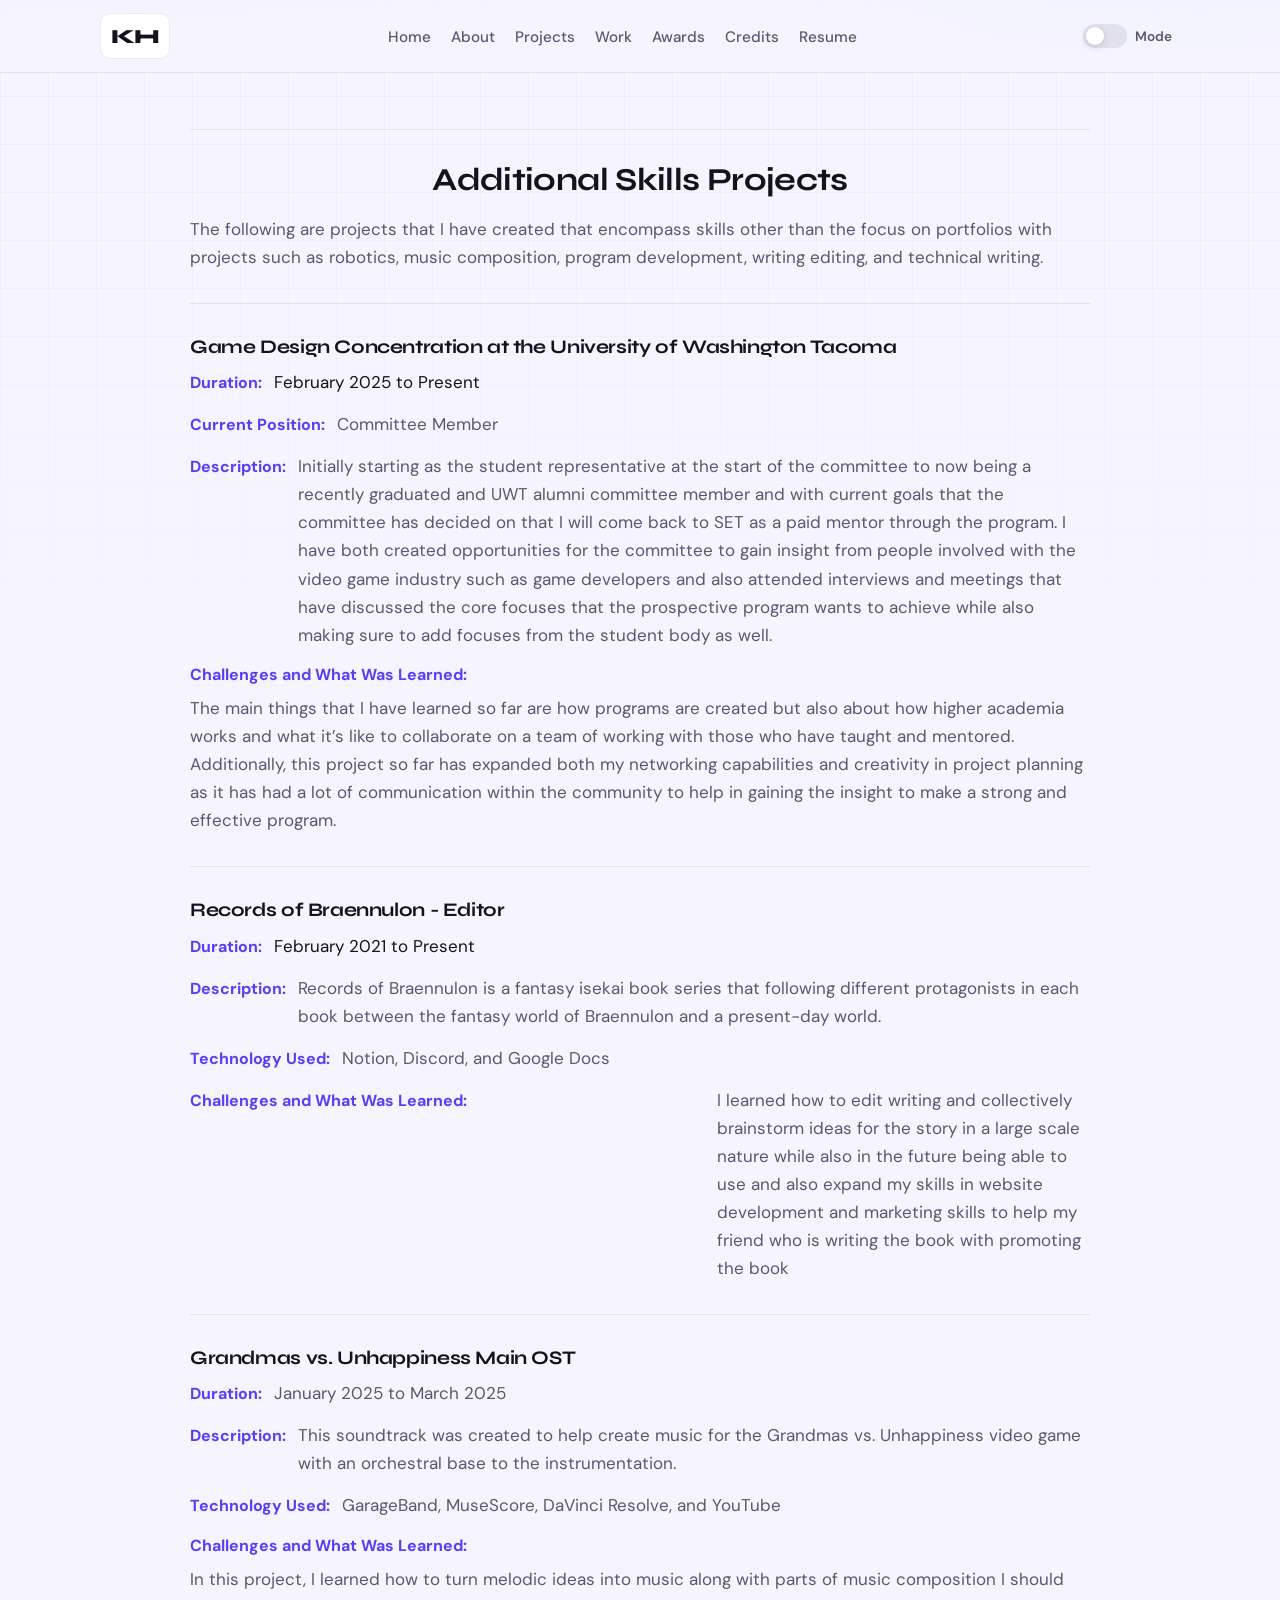
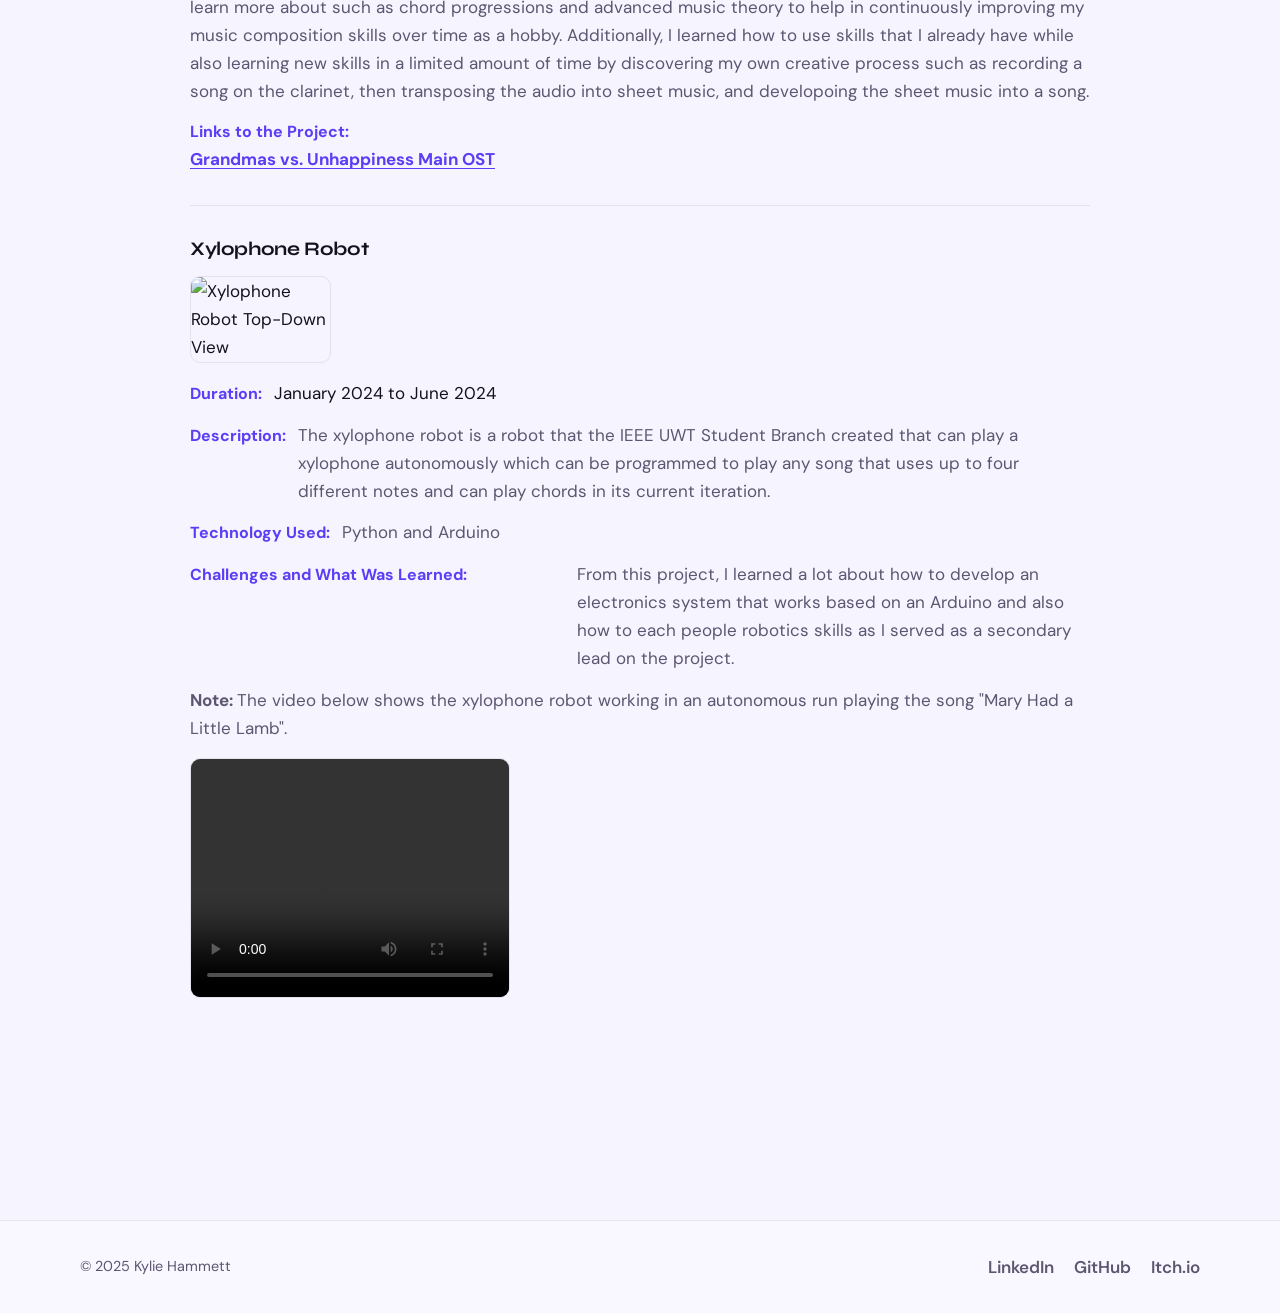
==== additional-skills-projects.html @ 45880439 "Add GitHub Pages deploy workflow and deployment docs Publish root HTML, CSS, and JS via actions/uplo" ====
<!DOCTYPE html>
<html lang="en">
  <head>
    <meta charset="UTF-8" />
    <meta name="viewport" content="width=device-width, initial-scale=1.0" />
    <meta name="description" content="Robotics, music, editing, and other projects." />
    <title>Additional skills | Kylie Hammett</title>
    <link rel="preconnect" href="https://fonts.googleapis.com" />
    <link rel="preconnect" href="https://fonts.gstatic.com" crossorigin />
    <link
      href="https://fonts.googleapis.com/css2?family=DM+Sans:ital,opsz,wght@0,9..40,400;0,9..40,500;0,9..40,600;0,9..40,700;1,9..40,400&family=Syne:wght@500;600;700;800&display=swap"
      rel="stylesheet"
    />
    <link rel="stylesheet" href="styles.css" />
  </head>
  <body class="is-loading subpage">
    <div
      id="page-loader"
      class="page-loader"
      role="status"
      aria-live="polite"
      aria-busy="true"
    >
      <div class="page-loader-inner">
        <div class="page-loader-mark" aria-hidden="true">KH</div>
        <div class="page-loader-rings" aria-hidden="true">
          <span></span><span></span><span></span>
        </div>
      </div>
      <span class="visually-hidden">Loading…</span>
    </div>
    <a class="skip-link" href="#main">Skip to content</a>
    <div class="bg-gradient" aria-hidden="true"></div>
    <div class="bg-grid" aria-hidden="true"></div>

    <header class="site-header site-header-intro">
      <div class="header-inner">
        <a class="logo" href="index.html">KH</a>
        <nav class="nav" aria-label="Primary">
          <ul class="nav-list">
            <li><a href="index.html">Home</a></li>
            <li><a href="about.html" >About</a></li>
            <li><a href="projects.html" aria-current="page">Projects</a></li>
            <li><a href="work-and-volunteer-exp.html" >Work</a></li>
            <li><a href="awards.html" >Awards</a></li>
            <li><a href="credits.html" >Credits</a></li>
            <li>
              <a
                href="https://drive.google.com/file/d/1Ybo22OeXOnD185hVOGgqJddfYk52wn4-/view?usp=sharing"
                target="_blank"
                rel="noopener noreferrer"
                >Resume</a
              >
            </li>
          </ul>
        </nav>
        <div class="header-actions">
          <button
            type="button"
            class="theme-toggle"
            aria-label="Toggle color mode"
            title="Change mode"
          >
            <span class="theme-toggle-track">
              <span class="theme-toggle-thumb"></span>
            </span>
            <span class="theme-toggle-label">Mode</span>
          </button>
          <button
            type="button"
            class="nav-toggle"
            aria-expanded="false"
            aria-controls="mobile-nav"
            aria-label="Open menu"
          >
            <span></span><span></span><span></span>
          </button>
        </div>
      </div>
      <div id="mobile-nav" class="mobile-nav" hidden>
        <ul class="mobile-nav-list">
          <li><a href="index.html">Home</a></li>
          <li><a href="about.html">About</a></li>
          <li><a href="projects.html">Projects</a></li>
          <li><a href="work-and-volunteer-exp.html">Work</a></li>
          <li><a href="awards.html">Awards</a></li>
          <li><a href="credits.html">Credits</a></li>
          <li>
            <a
              href="https://drive.google.com/file/d/1Ybo22OeXOnD185hVOGgqJddfYk52wn4-/view?usp=sharing"
              target="_blank"
              rel="noopener noreferrer"
              >Resume</a
            >
          </li>
        </ul>
      </div>
    </header>

    <main id="main" class="content-page">
      <div class="section-inner prose-page"><section class="reveal">
    <hr>      
    <h2 style="text-align: center">Additional Skills Projects</h2>
        <p>The following are projects that I have created that encompass skills other than the focus on portfolios with projects such as robotics, music composition, program development, writing editing, and technical writing.</p>
        <hr>
        <div class="Game-Design-Concentration">
            <h3>Game Design Concentration at the University of Washington Tacoma</h3>
            <div class="wrap">
                <h4>Duration: </h4>
                <span>February 2025 to Present</span>
            </div>
            <div class="wrap">
                <h4>Current Position: </h4>
                <p>Committee Member</p>
            </div>
            <div class="wrap">
                <h4>Description: </h4>
                <p>Initially starting as the student representative at the start of the committee to now being a recently graduated and UWT alumni committee member and with current goals that the committee has decided on that I will come back to SET as a paid mentor through the program. I have both created opportunities for the committee to gain insight from people involved with the video game industry such as game developers and also attended interviews and meetings that have discussed the core focuses that the prospective program wants to achieve while also making sure to add focuses from the student body as well.</p>
            </div>
            <div class="wrap">
                <h4 style="width: 850px;">Challenges and What Was Learned: </h4>
                <p>The main things that I have learned so far are how programs are created but also about how higher academia works and what it’s like to collaborate on a team of working with those who have taught and mentored. Additionally, this project so far has expanded both my networking capabilities and creativity in project planning as it has had a lot of communication within the community to help in gaining the insight to make a strong and effective program.</p>
            </div>
        </div>
    </section>
    <section class="reveal">
        <hr>
        <div class="Records-of-Braennulon">
            <h3>Records of Braennulon - Editor</h3>
            <div class="wrap">
                <h4>Duration: </h4>
                <span>February 2021 to Present</span>
            </div>
            <div class="wrap">
                <h4>Description: </h4>
                <p>Records of Braennulon is a fantasy isekai book series that following different protagonists in each book between the fantasy world of Braennulon and a present-day world.</p>
            </div>
            <div class="wrap">
                <h4>Technology Used: </h4>
                <p>Notion, Discord, and Google Docs</p>
            </div>
            <div class="wrap">
                <h4 style="width: 515px;">Challenges and What Was Learned: </h4>
                <p>I learned how to edit writing and collectively brainstorm ideas for the story in a large scale nature while also in the future being able to use and also expand my skills in website development and marketing skills to help my friend who is writing the book with promoting the book</p>
            </div>
        </div>
    </section>
    <section class="reveal">
        <hr>
        <div class="TCSS-491-Soundtrack">
            <h3>Grandmas vs. Unhappiness Main OST</h3>
            <div class="wrap">
                <h4>Duration: </h4>
                <p>January 2025 to March 2025</p>
            </div>
            <div class="wrap">
                <h4>Description: </h4>
                <p>This soundtrack was created to help create music for the Grandmas vs. Unhappiness video game with an orchestral base to the instrumentation.</p>
            </div>
            <div class="wrap">
                <h4>Technology Used: </h4>
                <p>GarageBand, MuseScore, DaVinci Resolve, and YouTube</p>
            </div>
            <div class="wrap">
                <h4 style="width: 1050px;">Challenges and What Was Learned: </h4>
                <p>In this project, I learned how to turn melodic ideas into music along with parts of music composition I should learn more about such as chord progressions and advanced music theory to help in continuously improving my music composition skills over time as a hobby. Additionally, I learned how to use skills that I already have while also learning new skills in a limited amount of time by discovering my own creative process such as recording a song on the clarinet, then transposing the audio into sheet music, and developoing the sheet music into a song.</p>
            </div>
            <h4>Links to the Project: </h4>
            <a href="https://www.youtube.com/playlist?list=PLOTFPRylAbI7LHP4dmuX9VEOUnFKMmPSC" target="_blank" style="text-decoration: underline;"><b>Grandmas vs. Unhappiness Main OST</b></a>
        </div>
    </section>
    <section class="reveal">
        <hr>
        <div class="IEEE-Xylophone-Robot">
            <h3>Xylophone Robot</h3>
            <div class="gallery">
  <div class="photo">
    <img src="https://khammett325995.github.io/Portfolio-Website-Kylie-Hammett/website-images/additional-skills/IEEE%20Xylophone%20Robot/Xylophone-Robot-Photo.jpg" alt="Xylophone Robot Top-Down View" style="width:100%" onclick="imageChange('selected-image-Xylophone-Robot', 'imageText-Xylophone-Robot', this)">
  </div>
</div>

<div class="images-container">
  <span onclick="this.parentElement.style.display='none'" class="close-button">&times;</span>
  <img id="selected-image-Xylophone-Robot" style="width:100%">
  <div id="imageText-Xylophone-Robot"></div>
</div>
<p> </p>
    </section>
    <section class="reveal">
            <div class="wrap">
                <h4>Duration: </h4>
                <span>January 2024 to June 2024</span>
            </div>
            <div class="wrap">
                <h4>Description: </h4>
                <p>The xylophone robot is a robot that the IEEE UWT Student Branch created that can play a xylophone autonomously which can be programmed to play any song that uses up to four different notes and can play chords in its current iteration.</p>
            </div>
            <div class="wrap">
                <h4>Technology Used: </h4>
                <p> Python and Arduino</p>
            </div>
            <div class="wrap">
                <h4 style="width: 375px;">Challenges and What Was Learned: </h4>
                <p>From this project, I learned a lot about how to develop an electronics system that works based on an Arduino and also how to each people robotics skills as I served as a secondary lead on the project.</p>
            </div>
<p><b>Note: </b>The video below shows the xylophone robot working in an autonomous run playing the song "Mary Had a Little Lamb".</p>
<video width="320" height="240" controls>
    <source src="https://khammett325995.github.io/Portfolio-Website-Kylie-Hammett/website-images/additional-skills/IEEE%20Xylophone%20Robot/IEEE%20Xylophone%20Robot%20Demo.mp4" type="video/mp4">
</video>
</div>
</section>
    <section class="reveal">
<hr>
<p> </p>
        <a href="credits.html">Credits of Elements Used to Create this Website</a>
        <p style="text-align: center;">2025 - Kylie Hammett</p>
</div>
    </main>

    <footer class="site-footer">
      <div class="footer-inner">
        <p class="footer-copy">© 2025 Kylie Hammett</p>
        <ul class="footer-social">
          <li>
            <a
              href="https://www.linkedin.com/in/kylie-hammett/"
              target="_blank"
              rel="noopener noreferrer"
              >LinkedIn</a
            >
          </li>
          <li>
            <a
              href="https://github.com/khammett325995"
              target="_blank"
              rel="noopener noreferrer"
              >GitHub</a
            >
          </li>
          <li>
            <a href="https://kh74.itch.io/" target="_blank" rel="noopener noreferrer"
              >Itch.io</a
            >
          </li>
        </ul>
      </div>
    </footer>

    <script src="portfolio-media.js"></script>
    <script src="main.js"></script>
  </body>
</html>
---- styles.css ----
/* --- Tokens --- */
:root {
  color-scheme: light;
  --font-display: "Syne", system-ui, sans-serif;
  --font-body: "DM Sans", system-ui, sans-serif;
  --bg: #f6f4ff;
  --bg-elevated: #ffffff;
  --text: #14121f;
  --text-muted: #5c5670;
  --border: rgba(20, 18, 31, 0.08);
  --accent: #5b3df5;
  --accent-2: #00b8a9;
  --accent-glow: rgba(91, 61, 245, 0.35);
  --shadow: 0 24px 60px rgba(20, 18, 31, 0.08);
  --radius: 16px;
  --radius-sm: 10px;
  --header-h: 72px;
  --ease-out: cubic-bezier(0.22, 1, 0.36, 1);
}

[data-theme="dark"] {
  color-scheme: dark;
  --bg: #0c0b12;
  --bg-elevated: #16141f;
  --text: #f2f0fa;
  --text-muted: #a39eb8;
  --border: rgba(242, 240, 250, 0.08);
  --accent: #8b7aff;
  --accent-2: #3dd9cc;
  --accent-glow: rgba(139, 122, 255, 0.4);
  --shadow: 0 24px 60px rgba(0, 0, 0, 0.45);
}

*,
*::before,
*::after {
  box-sizing: border-box;
}

html {
  scroll-behavior: smooth;
}

@media (prefers-reduced-motion: reduce) {
  html {
    scroll-behavior: auto;
  }

  .page-loader {
    animation: none;
    opacity: 1;
  }

  .page-loader.is-exit {
    transition-duration: 0.15s;
  }

  .page-loader-mark,
  .page-loader-rings span {
    animation: none;
  }

  .page-loader-rings span:nth-child(1) {
    opacity: 0.35;
    transform: rotate(45deg);
  }

  .page-loader-rings span:nth-child(2),
  .page-loader-rings span:nth-child(3) {
    opacity: 0.2;
  }

  .js-section-fade {
    opacity: 1;
    transform: none;
    transition: none;
  }

  body.is-loading {
    overflow-x: hidden;
  }
}

body {
  margin: 0;
  font-family: var(--font-body);
  font-size: 1.0625rem;
  line-height: 1.65;
  color: var(--text);
  background: var(--bg);
  min-height: 100vh;
  position: relative;
  overflow-x: hidden;
}

body.is-loading {
  overflow: hidden;
}

.visually-hidden {
  position: absolute;
  width: 1px;
  height: 1px;
  padding: 0;
  margin: -1px;
  overflow: hidden;
  clip: rect(0, 0, 0, 0);
  white-space: nowrap;
  border: 0;
}

/* --- Page loader --- */
.page-loader {
  position: fixed;
  inset: 0;
  z-index: 10000;
  display: flex;
  align-items: center;
  justify-content: center;
  background: var(--bg);
  opacity: 0;
  animation: loaderScreenIn 0.5s var(--ease-out) forwards;
  transition: opacity 0.65s var(--ease-out), visibility 0.65s step-end;
}

.page-loader.is-exit {
  animation: none;
  opacity: 0;
  visibility: hidden;
  pointer-events: none;
}

.page-loader[hidden] {
  display: none;
}

@keyframes loaderScreenIn {
  from {
    opacity: 0;
  }
  to {
    opacity: 1;
  }
}

.page-loader-inner {
  position: relative;
  display: flex;
  align-items: center;
  justify-content: center;
  width: 120px;
  height: 120px;
}

.page-loader-mark {
  position: relative;
  z-index: 1;
  font-family: var(--font-display);
  font-weight: 800;
  font-size: 1.75rem;
  letter-spacing: -0.05em;
  color: var(--text);
  animation: loaderMarkPulse 1.2s ease-in-out infinite;
}

@keyframes loaderMarkPulse {
  0%,
  100% {
    opacity: 1;
    transform: scale(1);
  }
  50% {
    opacity: 0.72;
    transform: scale(0.96);
  }
}

.page-loader-rings {
  position: absolute;
  inset: 0;
  display: flex;
  align-items: center;
  justify-content: center;
  pointer-events: none;
}

.page-loader-rings span {
  position: absolute;
  border-radius: 50%;
  border: 2px solid transparent;
  border-top-color: var(--accent);
  border-right-color: color-mix(in srgb, var(--accent-2) 65%, var(--accent));
  animation: loaderRingSpin 1.35s linear infinite;
}

.page-loader-rings span:nth-child(1) {
  width: 100%;
  height: 100%;
  opacity: 1;
}

.page-loader-rings span:nth-child(2) {
  width: 78%;
  height: 78%;
  animation-duration: 1.05s;
  animation-direction: reverse;
  opacity: 0.75;
}

.page-loader-rings span:nth-child(3) {
  width: 56%;
  height: 56%;
  animation-duration: 0.85s;
  opacity: 0.5;
}

@keyframes loaderRingSpin {
  to {
    transform: rotate(360deg);
  }
}

body.load-complete .site-header-intro {
  opacity: 1;
}

.site-header-intro {
  opacity: 0;
  transition: opacity 0.85s var(--ease-out);
}

/* --- Section fade in / out (scroll) --- */
.js-section-fade {
  opacity: 0;
  transform: translateY(24px);
  transition: opacity 0.8s var(--ease-out), transform 0.8s var(--ease-out);
}

.js-section-fade.is-in-view {
  opacity: 1;
  transform: translateY(0);
}

.skip-link {
  position: absolute;
  left: 1rem;
  top: -100px;
  z-index: 1000;
  padding: 0.5rem 1rem;
  background: var(--accent);
  color: #fff;
  font-weight: 600;
  border-radius: var(--radius-sm);
  transition: top 0.2s var(--ease-out);
}

.skip-link:focus {
  top: 1rem;
  outline: 2px solid var(--accent-2);
  outline-offset: 2px;
}

.bg-gradient {
  position: fixed;
  inset: -20% -10% auto -10%;
  height: 70vh;
  pointer-events: none;
  background: radial-gradient(
      ellipse 80% 60% at 20% 0%,
      var(--accent-glow),
      transparent 55%
    ),
    radial-gradient(
      ellipse 60% 50% at 85% 15%,
      rgba(0, 184, 169, 0.2),
      transparent 50%
    );
  opacity: 0.9;
  z-index: 0;
}

[data-theme="dark"] .bg-gradient {
  opacity: 0.55;
}

.bg-grid {
  position: fixed;
  inset: 0;
  pointer-events: none;
  z-index: 0;
  background-image: linear-gradient(
      var(--border) 1px,
      transparent 1px
    ),
    linear-gradient(90deg, var(--border) 1px, transparent 1px);
  background-size: 48px 48px;
  mask-image: linear-gradient(to bottom, black 0%, transparent 75%);
  opacity: 0.5;
}

h1,
h2,
h3 {
  font-family: var(--font-display);
  font-weight: 700;
  line-height: 1.15;
  letter-spacing: -0.02em;
}

h2 {
  font-size: clamp(1.75rem, 4vw, 2.35rem);
  margin: 0 0 0.5rem;
}

h3 {
  font-size: 1.2rem;
  margin: 0 0 0.5rem;
}

a {
  color: var(--accent);
  text-decoration-thickness: 1px;
  text-underline-offset: 3px;
}

a:hover {
  color: var(--accent-2);
}

/* --- Header --- */
.site-header {
  position: sticky;
  top: 0;
  z-index: 100;
  background: color-mix(in srgb, var(--bg) 82%, transparent);
  backdrop-filter: blur(14px);
  -webkit-backdrop-filter: blur(14px);
  border-bottom: 1px solid var(--border);
}

.header-inner {
  max-width: 1120px;
  margin: 0 auto;
  padding: 0 1.25rem;
  height: var(--header-h);
  display: flex;
  align-items: center;
  justify-content: space-between;
  gap: 1rem;
}

.logo {
  font-family: var(--font-display);
  font-weight: 800;
  font-size: 1.25rem;
  color: var(--text);
  text-decoration: none;
  letter-spacing: -0.04em;
  padding: 0.35rem 0.6rem;
  border-radius: var(--radius-sm);
  border: 1px solid var(--border);
  background: var(--bg-elevated);
  transition: transform 0.25s var(--ease-out), box-shadow 0.25s var(--ease-out);
}

.logo:hover {
  color: var(--text);
  transform: translateY(-1px);
  box-shadow: var(--shadow);
}

.nav-list {
  list-style: none;
  margin: 0;
  padding: 0;
  display: flex;
  flex-wrap: wrap;
  gap: 0.35rem 1.25rem;
  align-items: center;
}

.nav-list a {
  color: var(--text-muted);
  text-decoration: none;
  font-weight: 500;
  font-size: 0.95rem;
  padding: 0.35rem 0;
  position: relative;
}

.nav-list a::after {
  content: "";
  position: absolute;
  left: 0;
  bottom: 0;
  width: 0;
  height: 2px;
  background: linear-gradient(90deg, var(--accent), var(--accent-2));
  transition: width 0.3s var(--ease-out);
}

.nav-list a:hover {
  color: var(--text);
}

.nav-list a:hover::after {
  width: 100%;
}

.nav {
  display: none;
}

@media (min-width: 880px) {
  .nav {
    display: block;
  }
}

.header-actions {
  display: flex;
  align-items: center;
  gap: 0.75rem;
}

.theme-toggle {
  display: flex;
  align-items: center;
  gap: 0.5rem;
  border: none;
  background: transparent;
  cursor: pointer;
  font-family: inherit;
  color: var(--text-muted);
  padding: 0.35rem 0.5rem;
  border-radius: var(--radius-sm);
}

.theme-toggle:hover {
  color: var(--text);
  background: var(--border);
}

.theme-toggle-label {
  font-size: 0.85rem;
  font-weight: 600;
}

.theme-toggle-track {
  width: 44px;
  height: 24px;
  border-radius: 999px;
  background: var(--border);
  position: relative;
  transition: background 0.25s var(--ease-out);
}

[data-theme="dark"] .theme-toggle-track {
  background: color-mix(in srgb, var(--accent) 35%, var(--bg-elevated));
}

.theme-toggle-thumb {
  position: absolute;
  top: 3px;
  left: 3px;
  width: 18px;
  height: 18px;
  border-radius: 50%;
  background: var(--bg-elevated);
  box-shadow: 0 2px 8px rgba(0, 0, 0, 0.15);
  transition: transform 0.3s var(--ease-out), background 0.25s;
}

[data-theme="dark"] .theme-toggle-thumb {
  transform: translateX(20px);
  background: var(--accent-2);
}

.nav-toggle {
  display: flex;
  flex-direction: column;
  justify-content: center;
  gap: 5px;
  width: 44px;
  height: 44px;
  border: none;
  background: var(--bg-elevated);
  border-radius: var(--radius-sm);
  cursor: pointer;
  padding: 0 10px;
  border: 1px solid var(--border);
}

.nav-toggle span {
  display: block;
  height: 2px;
  background: var(--text);
  border-radius: 1px;
  transition: transform 0.25s var(--ease-out), opacity 0.2s;
}

.nav-toggle[aria-expanded="true"] span:nth-child(1) {
  transform: translateY(7px) rotate(45deg);
}

.nav-toggle[aria-expanded="true"] span:nth-child(2) {
  opacity: 0;
}

.nav-toggle[aria-expanded="true"] span:nth-child(3) {
  transform: translateY(-7px) rotate(-45deg);
}

@media (min-width: 880px) {
  .nav-toggle {
    display: none;
  }
}

.mobile-nav {
  border-top: 1px solid var(--border);
  background: var(--bg);
  padding: 1rem 1.25rem 1.25rem;
}

.mobile-nav[hidden] {
  display: none;
}

.mobile-nav-list {
  list-style: none;
  margin: 0;
  padding: 0;
  display: flex;
  flex-direction: column;
  gap: 0.25rem;
}

.mobile-nav-list a {
  display: block;
  padding: 0.65rem 0;
  color: var(--text);
  text-decoration: none;
  font-weight: 600;
  border-bottom: 1px solid var(--border);
}

/* --- Layout --- */
main {
  position: relative;
  z-index: 1;
}

.section {
  padding: clamp(3rem, 8vw, 5.5rem) 1.25rem;
}

.section-inner {
  max-width: 1120px;
  margin: 0 auto;
}

.section-head {
  max-width: 640px;
  margin-bottom: 2.5rem;
}

.section-intro {
  margin: 0;
  color: var(--text-muted);
  font-size: 1.05rem;
}

.section-intro a {
  font-weight: 600;
}

/* --- Reveal --- */
.reveal {
  opacity: 0;
  transform: translateY(22px);
  transition: opacity 0.7s var(--ease-out), transform 0.7s var(--ease-out);
}

.reveal.is-visible {
  opacity: 1;
  transform: translateY(0);
}

.reveal[data-reveal-delay="1"] {
  transition-delay: 0.08s;
}

.reveal[data-reveal-delay="2"] {
  transition-delay: 0.16s;
}

@media (prefers-reduced-motion: reduce) {
  .reveal {
    opacity: 1;
    transform: none;
    transition: none;
  }

  .site-header-intro {
    opacity: 1;
    transition: none;
  }
}

/* --- Hero --- */
.hero {
  max-width: 1120px;
  margin: 0 auto;
  padding: clamp(2.5rem, 6vw, 4rem) 1.25rem clamp(3rem, 10vw, 6rem);
  display: grid;
  gap: 2.5rem;
  align-items: center;
}

@media (min-width: 900px) {
  .hero {
    grid-template-columns: 1fr 1fr;
    gap: 3rem;
  }
}

.hero-eyebrow {
  font-size: 0.8rem;
  font-weight: 600;
  text-transform: uppercase;
  letter-spacing: 0.12em;
  color: var(--accent);
  margin: 0 0 0.75rem;
}

.hero-title {
  margin: 0 0 1.25rem;
}

.hero-name {
  display: block;
  font-family: var(--font-display);
  font-size: clamp(2.5rem, 6vw, 3.75rem);
  font-weight: 800;
  letter-spacing: -0.03em;
  line-height: 1.05;
  background: linear-gradient(120deg, var(--text) 0%, var(--accent) 45%, var(--accent-2) 100%);
  -webkit-background-clip: text;
  background-clip: text;
  color: transparent;
}

[data-theme="dark"] .hero-name {
  background: linear-gradient(120deg, #fff 0%, var(--accent) 50%, var(--accent-2) 100%);
  -webkit-background-clip: text;
  background-clip: text;
}

.hero-tagline {
  display: block;
  margin-top: 0.65rem;
  font-family: var(--font-body);
  font-size: clamp(1rem, 2.2vw, 1.2rem);
  font-weight: 500;
  color: var(--text-muted);
  letter-spacing: 0;
  line-height: 1.45;
}

.hero-lead {
  margin: 0 0 1.75rem;
  color: var(--text-muted);
  max-width: 36ch;
}

.hero-cta {
  display: flex;
  flex-wrap: wrap;
  gap: 0.75rem;
  margin-bottom: 1.75rem;
}

.btn {
  display: inline-flex;
  align-items: center;
  justify-content: center;
  padding: 0.75rem 1.35rem;
  border-radius: 999px;
  font-weight: 600;
  font-size: 0.95rem;
  text-decoration: none;
  border: 1px solid transparent;
  transition: transform 0.2s var(--ease-out), box-shadow 0.2s var(--ease-out),
    background 0.2s, color 0.2s;
}

.btn:hover {
  transform: translateY(-2px);
}

.btn-primary {
  background: linear-gradient(135deg, var(--accent), #7c5cff);
  color: #fff;
  box-shadow: 0 12px 32px var(--accent-glow);
}

.btn-primary:hover {
  color: #fff;
  box-shadow: 0 16px 40px var(--accent-glow);
}

.btn-ghost {
  background: var(--bg-elevated);
  color: var(--text);
  border-color: var(--border);
}

.btn-ghost:hover {
  border-color: var(--accent);
  color: var(--accent);
}

.btn-small {
  padding: 0.5rem 1rem;
  font-size: 0.875rem;
}

.hero-social {
  list-style: none;
  margin: 0;
  padding: 0;
  display: flex;
  flex-wrap: wrap;
  gap: 0.5rem 1.25rem;
}

.hero-social a {
  font-weight: 600;
  text-decoration: none;
  color: var(--text-muted);
}

.hero-social a:hover {
  color: var(--accent);
}

.hero-visual {
  display: flex;
  justify-content: center;
}

.hero-card {
  position: relative;
  width: min(100%, 340px);
  aspect-ratio: 11 / 12;
  border-radius: calc(var(--radius) + 8px);
  background: linear-gradient(
    160deg,
    color-mix(in srgb, var(--accent) 12%, var(--bg-elevated)),
    var(--bg-elevated)
  );
  border: 1px solid var(--border);
  box-shadow: var(--shadow);
  display: flex;
  flex-direction: column;
  justify-content: flex-end;
  padding: 0.85rem;
  overflow: hidden;
}

.hero-photo-frame {
  position: absolute;
  inset: 0.85rem;
  bottom: 5.5rem;
  display: flex;
  align-items: center;
  justify-content: center;
  pointer-events: none;
}

.hero-photo {
  max-width: 100%;
  max-height: 100%;
  width: auto;
  height: auto;
  object-fit: contain;
  object-position: center bottom;
  filter: drop-shadow(0 12px 28px rgba(20, 18, 31, 0.12));
}

[data-theme="dark"] .hero-photo {
  filter: drop-shadow(0 12px 28px rgba(0, 0, 0, 0.45));
}

.hero-badge {
  position: relative;
  z-index: 2;
  background: color-mix(in srgb, var(--bg) 90%, var(--accent));
  border: 1px solid var(--border);
  border-radius: var(--radius-sm);
  padding: 1rem 1.15rem;
  width: 100%;
}

.hero-badge-label {
  display: inline-block;
  font-size: 0.7rem;
  font-weight: 800;
  letter-spacing: 0.1em;
  color: var(--accent);
  margin-bottom: 0.25rem;
}

.hero-badge-text {
  display: block;
  font-size: 0.95rem;
  font-weight: 600;
  color: var(--text);
  line-height: 1.35;
}

/* --- About --- */
.about-grid {
  display: grid;
  gap: 1.25rem;
}

@media (min-width: 720px) {
  .about-grid {
    grid-template-columns: repeat(3, 1fr);
  }
}

.about-card {
  background: var(--bg-elevated);
  border: 1px solid var(--border);
  border-radius: var(--radius);
  padding: 1.5rem 1.35rem;
  box-shadow: 0 4px 24px rgba(0, 0, 0, 0.04);
  transition: transform 0.25s var(--ease-out), box-shadow 0.25s var(--ease-out);
}

[data-theme="dark"] .about-card {
  box-shadow: none;
}

.about-card:hover {
  transform: translateY(-4px);
  box-shadow: var(--shadow);
}

.about-card p {
  margin: 0;
  color: var(--text-muted);
  font-size: 0.98rem;
}

.about-card strong {
  color: var(--text);
}

/* --- Skills --- */
.skills {
  background: color-mix(in srgb, var(--bg-elevated) 40%, var(--bg));
}

.skills-columns {
  display: grid;
  gap: 1.5rem;
}

@media (min-width: 800px) {
  .skills-columns {
    grid-template-columns: repeat(3, 1fr);
  }
}

.skill-block {
  background: var(--bg-elevated);
  border: 1px solid var(--border);
  border-radius: var(--radius);
  padding: 1.5rem;
}

.skill-block h3 {
  margin-bottom: 1rem;
  padding-bottom: 0.65rem;
  border-bottom: 2px solid transparent;
  border-image: linear-gradient(90deg, var(--accent), var(--accent-2)) 1;
}

.chip-list {
  list-style: none;
  margin: 0;
  padding: 0;
  display: flex;
  flex-wrap: wrap;
  gap: 0.5rem;
}

.chip-list li {
  font-size: 0.875rem;
  font-weight: 500;
  padding: 0.4rem 0.75rem;
  border-radius: 999px;
  background: color-mix(in srgb, var(--accent) 12%, var(--bg));
  color: var(--text);
  border: 1px solid var(--border);
}

.chip-list-soft li {
  background: color-mix(in srgb, var(--accent-2) 14%, var(--bg));
}

/* --- Projects --- */
.projects .section-inner {
  display: flex;
  flex-direction: column;
  gap: 1.5rem;
}

.project-card {
  background: var(--bg-elevated);
  border: 1px solid var(--border);
  border-radius: calc(var(--radius) + 4px);
  padding: clamp(1.5rem, 4vw, 2rem);
  box-shadow: 0 8px 40px rgba(0, 0, 0, 0.06);
  transition: border-color 0.25s var(--ease-out), transform 0.25s var(--ease-out);
}

[data-theme="dark"] .project-card {
  box-shadow: 0 8px 40px rgba(0, 0, 0, 0.25);
}

.project-card:hover {
  border-color: color-mix(in srgb, var(--accent) 45%, var(--border));
  transform: translateY(-2px);
}

.project-meta {
  display: flex;
  flex-wrap: wrap;
  align-items: baseline;
  gap: 0.75rem 1rem;
  margin-bottom: 0.75rem;
}

.project-meta h3 {
  margin: 0;
  font-size: clamp(1.25rem, 2.5vw, 1.5rem);
}

.project-status {
  font-size: 0.72rem;
  font-weight: 700;
  text-transform: uppercase;
  letter-spacing: 0.08em;
  padding: 0.3rem 0.65rem;
  border-radius: 999px;
  background: color-mix(in srgb, var(--accent) 18%, var(--bg));
  color: var(--accent);
}

.project-status-ship {
  background: color-mix(in srgb, var(--accent-2) 22%, var(--bg));
  color: color-mix(in srgb, var(--accent-2) 70%, var(--text));
}

.project-role {
  font-weight: 600;
  color: var(--text);
  margin: 0 0 0.75rem;
}

.project-card .project-card-copy p {
  margin: 0 0 0.75rem;
  color: var(--text-muted);
}

.project-note {
  font-size: 0.95rem;
  border-left: 3px solid var(--accent-2);
  padding-left: 1rem;
  margin-top: 1rem !important;
}

.project-links {
  display: flex;
  flex-wrap: wrap;
  gap: 0.65rem;
  margin-top: 1.25rem;
}

.project-card-with-media {
  display: grid;
  gap: clamp(1.25rem, 3.5vw, 2rem);
  padding: clamp(0.65rem, 2vw, 1rem);
  overflow: hidden;
}

.project-card-with-media .project-card-copy {
  padding: clamp(1rem, 3vw, 1.5rem);
}

@media (min-width: 768px) {
  .project-card-with-media {
    grid-template-columns: minmax(200px, 38%) minmax(0, 1fr);
    align-items: stretch;
    gap: clamp(1.25rem, 2.5vw, 1.75rem) clamp(1.5rem, 3vw, 2.5rem);
  }

  .project-card-with-media .project-figure {
    min-height: 100%;
  }

  .project-card-with-media .project-card-copy {
    padding: clamp(1.35rem, 3.5vw, 2rem);
  }

  .project-card-media-end {
    grid-template-columns: minmax(0, 1fr) minmax(200px, 38%);
  }
}

@media (max-width: 767px) {
  .project-card-media-end .project-figure {
    order: -1;
  }
}

.project-figure {
  margin: 0;
  background: color-mix(in srgb, var(--text) 4%, var(--bg-elevated));
  border: 1px solid var(--border);
  border-radius: var(--radius-sm);
  overflow: hidden;
  align-self: stretch;
  display: flex;
  align-items: center;
  justify-content: center;
  padding: clamp(0.65rem, 2vw, 1rem);
}

@media (min-width: 768px) {
  .project-figure {
    border-radius: var(--radius);
  }
}

.project-figure img {
  display: block;
  width: 100%;
  height: auto;
  max-height: 280px;
  object-fit: contain;
  object-position: center;
}

@media (min-width: 768px) {
  .project-figure img {
    max-height: none;
    min-height: 220px;
    height: 100%;
    object-fit: cover;
  }
}

/* --- More / link grid --- */
.link-grid {
  list-style: none;
  margin: 0;
  padding: 0;
  display: grid;
  gap: 1rem;
  grid-template-columns: 1fr;
}

@media (min-width: 560px) {
  .link-grid {
    grid-template-columns: repeat(2, 1fr);
  }
}

@media (min-width: 900px) {
  .link-grid {
    grid-template-columns: repeat(3, 1fr);
  }
}

.link-tile {
  display: flex;
  flex-direction: column;
  gap: 0.35rem;
  padding: 1.35rem 1.25rem;
  background: var(--bg-elevated);
  border: 1px solid var(--border);
  border-radius: var(--radius);
  text-decoration: none;
  color: inherit;
  transition: transform 0.25s var(--ease-out), border-color 0.25s,
    box-shadow 0.25s var(--ease-out);
}

.link-tile:hover {
  transform: translateY(-3px);
  border-color: var(--accent);
  box-shadow: var(--shadow);
  color: inherit;
}

.link-tile-title {
  font-family: var(--font-display);
  font-weight: 700;
  font-size: 1.05rem;
}

.link-tile-desc {
  font-size: 0.875rem;
  color: var(--text-muted);
}

/* --- Footer --- */
.site-footer {
  border-top: 1px solid var(--border);
  padding: 2rem 1.25rem;
  margin-top: 2rem;
  background: color-mix(in srgb, var(--bg-elevated) 30%, var(--bg));
}

.footer-inner {
  max-width: 1120px;
  margin: 0 auto;
  display: flex;
  flex-wrap: wrap;
  align-items: center;
  justify-content: space-between;
  gap: 1rem;
}

.footer-copy {
  margin: 0;
  color: var(--text-muted);
  font-size: 0.9rem;
}

.footer-social {
  list-style: none;
  margin: 0;
  padding: 0;
  display: flex;
  gap: 1.25rem;
}

.footer-social a {
  font-weight: 600;
  text-decoration: none;
  color: var(--text-muted);
}

.footer-social a:hover {
  color: var(--accent);
}

/* --- Subpages (migrated portfolio content) --- */
.content-page {
  position: relative;
  z-index: 1;
  padding: 1.5rem 1.25rem 4rem;
}

.prose-page {
  max-width: 900px;
  margin: 0 auto;
}

.prose-page h2 {
  text-align: center;
  margin: 2rem 0 1rem;
  font-size: clamp(1.5rem, 3.5vw, 2rem);
}

.prose-page h3 {
  margin-top: 2rem;
  margin-bottom: 0.65rem;
  color: var(--text);
}

.prose-page h4 {
  font-size: 1rem;
  margin: 0;
  color: var(--accent);
}

.prose-page p {
  color: var(--text-muted);
  margin: 0 0 1rem;
}

.prose-page ul,
.prose-page ol {
  color: var(--text-muted);
  margin: 0 0 1.25rem;
  padding-left: 1.35rem;
}

.prose-page li {
  margin-bottom: 0.35rem;
}

.prose-page hr {
  border: none;
  border-top: 1px solid var(--border);
  margin: 2rem 0;
}

.prose-page .wrap {
  display: flex;
  flex-wrap: wrap;
  align-items: baseline;
  gap: 0.35rem 0.75rem;
  margin-bottom: 0.85rem;
}

.prose-page .wrap h4 {
  flex: 0 0 auto;
  max-width: 100% !important;
}

.prose-page .wrap p,
.prose-page .wrap span {
  flex: 1 1 280px;
  margin: 0;
  min-width: 0;
}

.prose-page img {
  max-width: 100%;
  height: auto;
  border-radius: var(--radius-sm);
}

.prose-page video,
.prose-page iframe {
  max-width: 100%;
  border-radius: var(--radius-sm);
  border: 1px solid var(--border);
}

.prose-page object {
  width: 100% !important;
  max-width: 100%;
  min-height: 560px;
  border-radius: var(--radius-sm);
  border: 1px solid var(--border);
  margin: 1rem 0;
  background: var(--bg-elevated);
  display: block;
}

.gallery {
  display: grid;
  grid-template-columns: repeat(auto-fill, minmax(140px, 1fr));
  gap: 0.65rem;
  margin: 1rem 0;
}

.gallery .photo {
  cursor: pointer;
  border-radius: var(--radius-sm);
  overflow: hidden;
  border: 1px solid var(--border);
  transition: transform 0.2s var(--ease-out), box-shadow 0.2s;
}

.gallery .photo:hover {
  transform: translateY(-2px);
  box-shadow: var(--shadow);
}

.gallery .photo img {
  display: block;
  border-radius: 0;
}

.images-container {
  display: none;
  position: fixed;
  inset: 0;
  z-index: 20000;
  padding: 2rem;
  background: color-mix(in srgb, var(--bg) 88%, black);
  box-sizing: border-box;
  overflow: auto;
  text-align: center;
}

.images-container img {
  max-width: min(100%, 1200px);
  max-height: 75vh;
  margin: 0 auto;
  border-radius: var(--radius-sm);
  border: 1px solid var(--border);
}

.images-container .close-button {
  position: fixed;
  top: 1rem;
  right: 1.25rem;
  font-size: 1.75rem;
  line-height: 1;
  cursor: pointer;
  color: var(--text);
  z-index: 20001;
  background: var(--bg-elevated);
  width: 2.75rem;
  height: 2.75rem;
  border-radius: 50%;
  display: flex;
  align-items: center;
  justify-content: center;
  border: 1px solid var(--border);
}

.images-container [id^="imageText"] {
  color: var(--text-muted);
  margin-top: 1rem;
  font-size: 0.95rem;
  max-width: 48rem;
  margin-left: auto;
  margin-right: auto;
}

#myProjectButtons,
.ProjectButtons {
  display: flex;
  flex-wrap: wrap;
  gap: 1rem;
  justify-content: center;
  margin: 2rem 0;
}

#myProjectButtons a,
.ProjectButtons a {
  text-decoration: none;
}

#myProjectButtons button,
.ProjectButtons button {
  font-family: var(--font-body);
  padding: 0.65rem 1.15rem;
  border-radius: 999px;
  border: 1px solid var(--border);
  background: var(--bg-elevated);
  color: var(--text);
  font-weight: 600;
  font-size: 0.9rem;
  cursor: pointer;
  transition: transform 0.2s var(--ease-out), border-color 0.2s, box-shadow 0.2s;
}

#myProjectButtons button:hover,
.ProjectButtons button:hover {
  border-color: var(--accent);
  transform: translateY(-2px);
  box-shadow: var(--shadow);
}

.prose-page section.reveal {
  opacity: 0;
  transform: translateY(18px);
  transition: opacity 0.75s var(--ease-out), transform 0.75s var(--ease-out);
}

.prose-page section.reveal.is-in-view {
  opacity: 1;
  transform: translateY(0);
}

@media (prefers-reduced-motion: reduce) {
  .prose-page section.reveal {
    opacity: 1;
    transform: none;
    transition: none;
  }
}
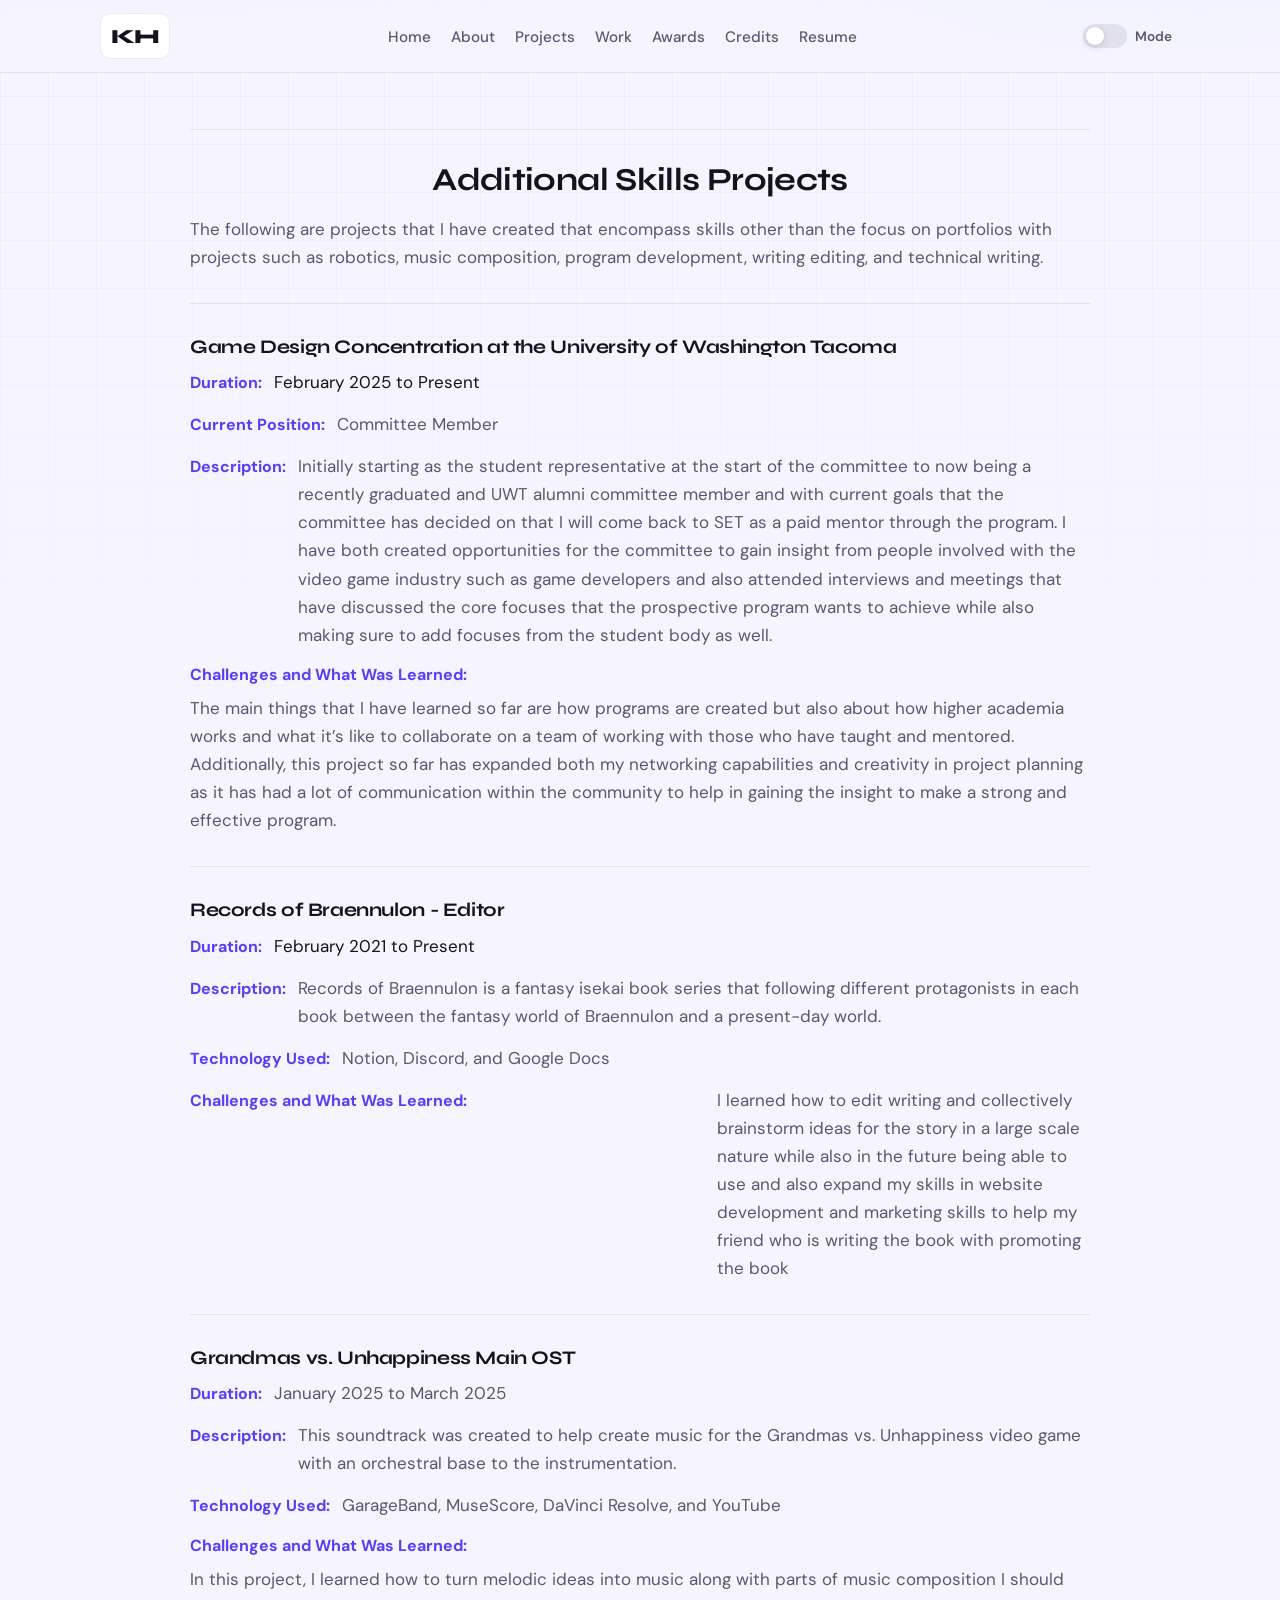
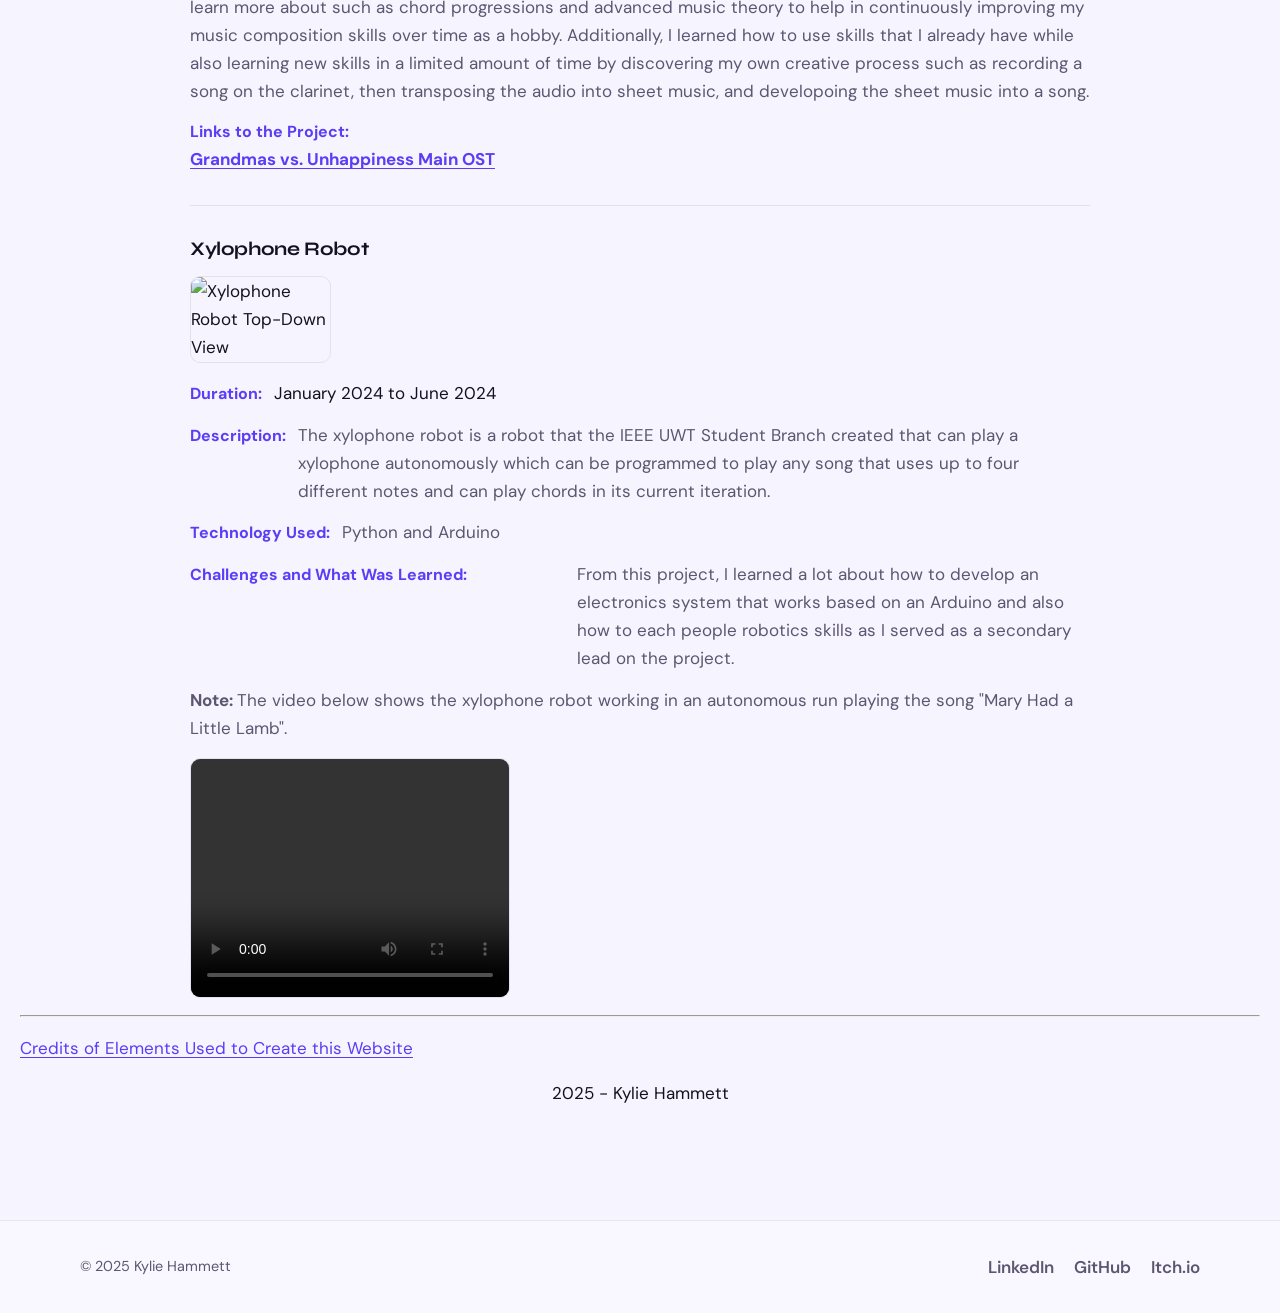
==== commit 7e5a0187: "Updating the fade in and fade out animation to make sure that all page content loads." ====
--- a/additional-skills-projects.html
+++ b/additional-skills-projects.html
@@ -209,7 +209,6 @@
 </video>
 </div>
 </section>
-    <section class="reveal">
 <hr>
 <p> </p>
         <a href="credits.html">Credits of Elements Used to Create this Website</a>
